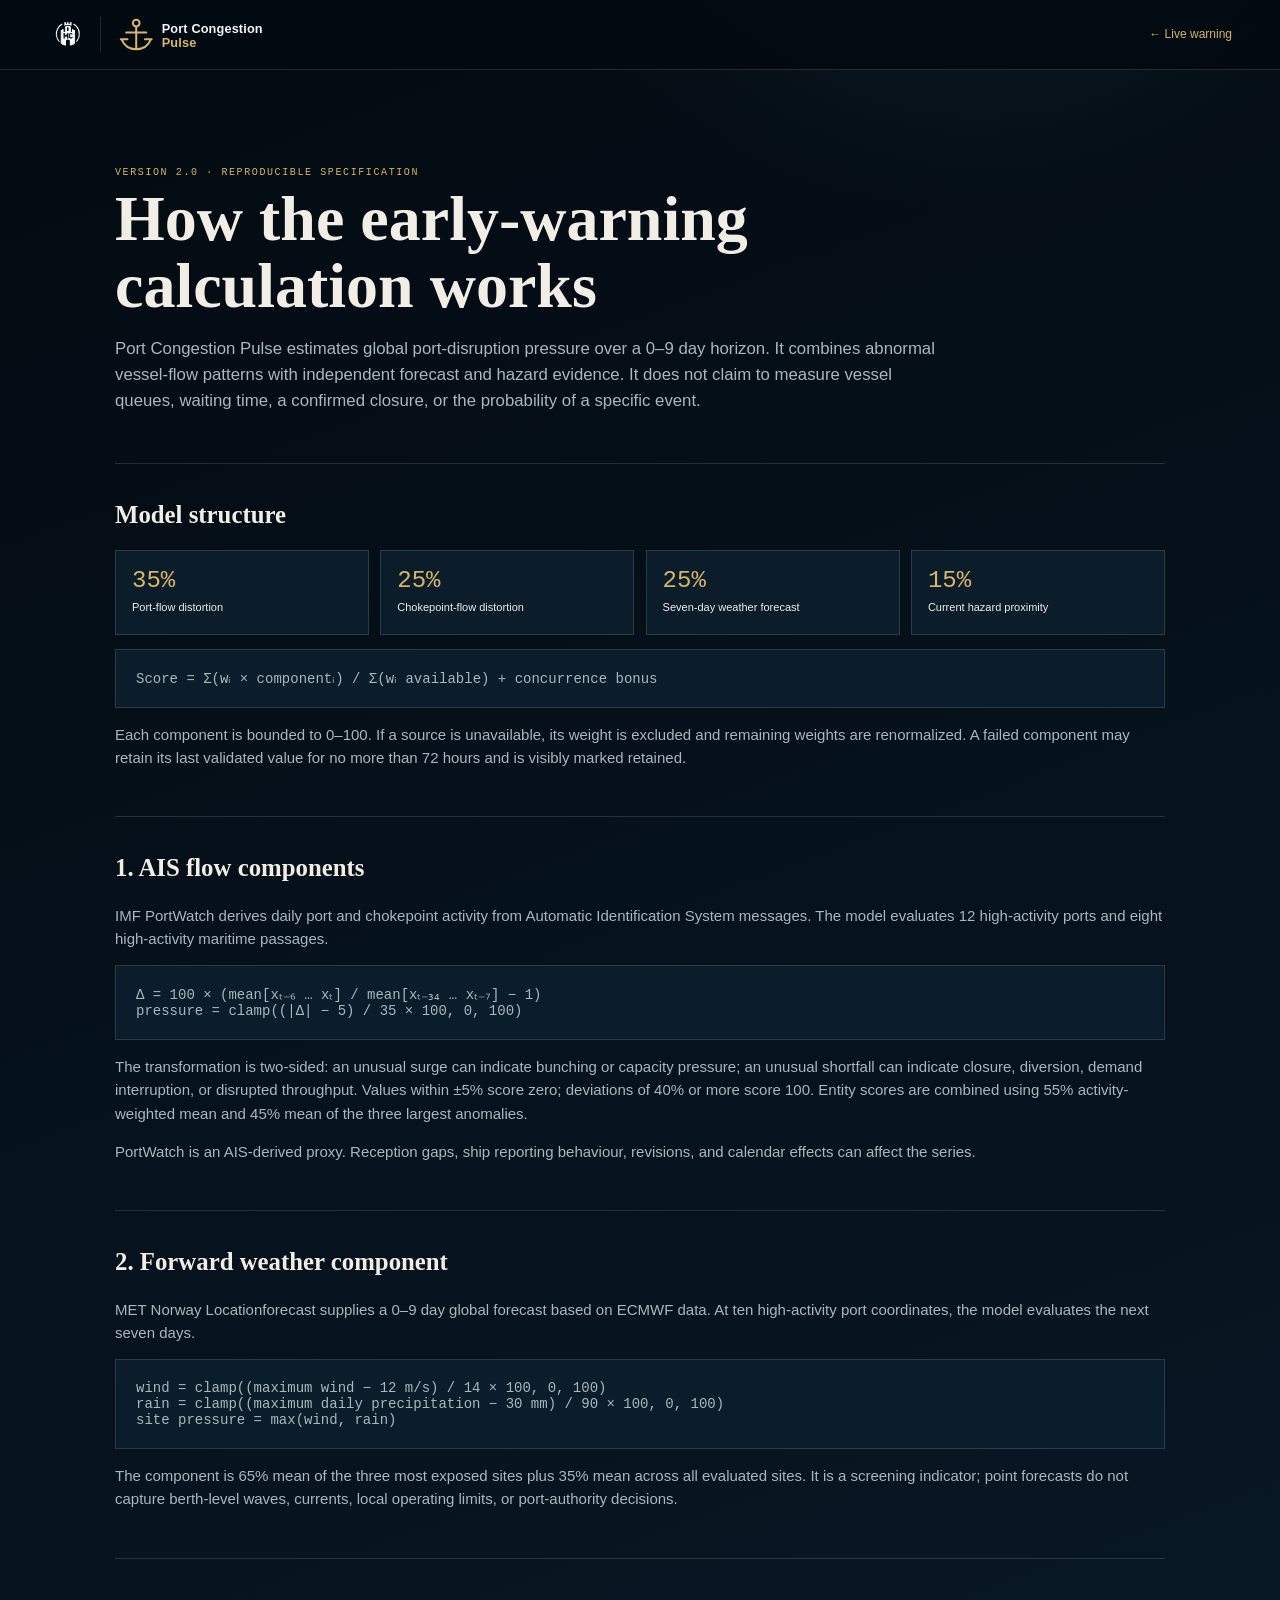
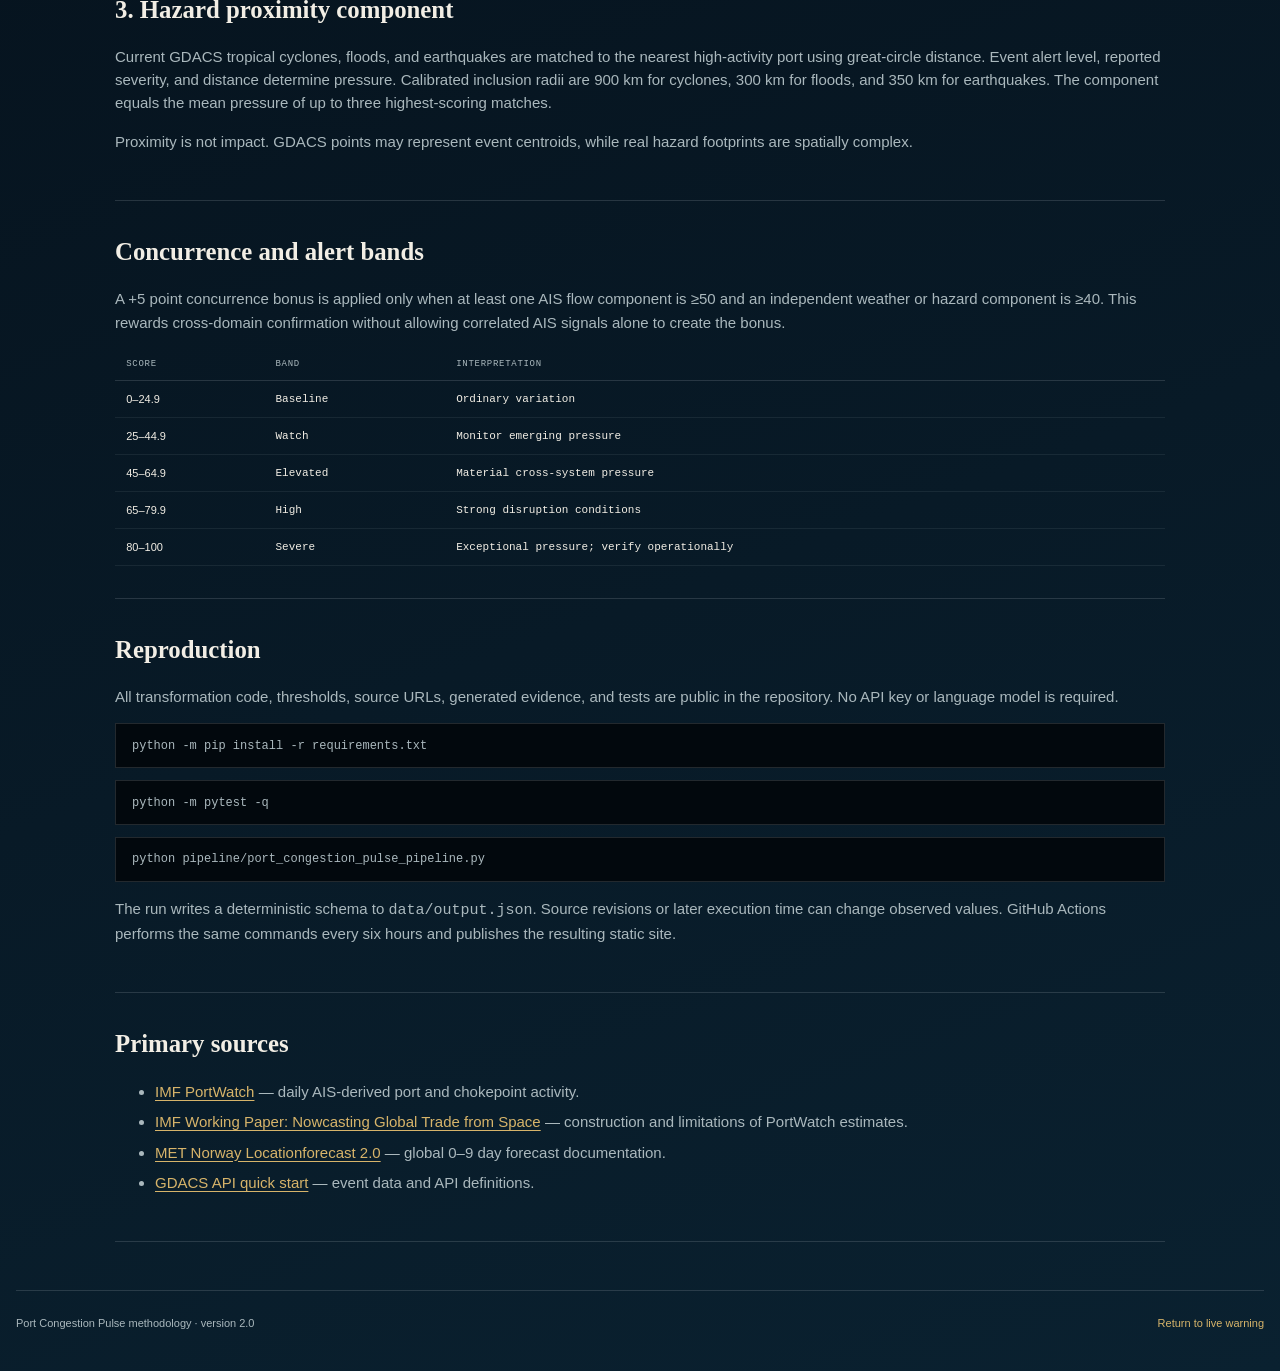
==== methodology/index.html @ ca2b1ca2 "feat: add autonomous port disruption early warning" ====
<!doctype html>
<html lang="en">
<head>
  <meta charset="utf-8">
  <meta name="viewport" content="width=device-width,initial-scale=1">
  <title>Methodology — Port Congestion Pulse</title>
  <meta name="description" content="Reproducible methodology for the Port Congestion Pulse early-warning model.">
  <link rel="icon" href="../assets/product-logo.svg" type="image/svg+xml">
  <link rel="stylesheet" href="../assets/style.css">
  <style>
    .method-main{max-width:1050px}.method-hero{padding:clamp(2rem,6vw,5rem) 0 2rem;border-bottom:1px solid var(--line)}.method-hero h1{max-width:850px}.lead{max-width:820px;color:var(--muted);font-size:1.05rem}.method-section{padding:2rem 0;border-bottom:1px solid var(--line)}.method-section h2{font-size:1.55rem;margin-bottom:1rem}.method-section h3{margin:1.4rem 0 .4rem;font-family:var(--serif)}.method-section p,.method-section li{color:var(--muted)}.method-section li+li{margin-top:.45rem}.equation{overflow-x:auto;padding:1.25rem;background:var(--card);border:1px solid var(--line);color:var(--text);font:14px var(--mono)}.weight-grid{display:grid;grid-template-columns:repeat(4,1fr);gap:.7rem}.weight-grid article{padding:1rem;background:var(--card);border:1px solid var(--line)}.weight-grid b{display:block;color:var(--gold);font:24px var(--mono)}.weight-grid span{font-size:11px}.method-table{min-width:680px}.code-line{padding:.9rem 1rem;background:#02080d;border:1px solid var(--line);font:12px var(--mono);overflow-x:auto}.citation-list a{color:var(--gold);text-decoration:underline;text-underline-offset:.2em}@media(max-width:760px){.weight-grid{grid-template-columns:1fr 1fr}}
  </style>
</head>
<body>
  <header class="site-header">
    <a class="brand" href="../"><img class="mct-mark" src="../assets/mct-mark.png" alt="Monarch Castle Technologies"><span class="brand-rule"></span><img class="product-logo" src="../assets/product-logo.svg" alt="Port Congestion Pulse"></a>
    <a class="text-link" href="../">← Live warning</a>
  </header>
  <main class="method-main">
    <section class="method-hero">
      <p class="eyebrow">Version 2.0 · reproducible specification</p>
      <h1>How the early-warning calculation works</h1>
      <p class="lead">Port Congestion Pulse estimates global port-disruption pressure over a 0–9 day horizon. It combines abnormal vessel-flow patterns with independent forecast and hazard evidence. It does not claim to measure vessel queues, waiting time, a confirmed closure, or the probability of a specific event.</p>
    </section>

    <section class="method-section">
      <h2>Model structure</h2>
      <div class="weight-grid">
        <article><b>35%</b><span>Port-flow distortion</span></article>
        <article><b>25%</b><span>Chokepoint-flow distortion</span></article>
        <article><b>25%</b><span>Seven-day weather forecast</span></article>
        <article><b>15%</b><span>Current hazard proximity</span></article>
      </div>
      <p class="equation">Score = Σ(wᵢ × componentᵢ) / Σ(wᵢ available) + concurrence bonus</p>
      <p>Each component is bounded to 0–100. If a source is unavailable, its weight is excluded and remaining weights are renormalized. A failed component may retain its last validated value for no more than 72 hours and is visibly marked retained.</p>
    </section>

    <section class="method-section">
      <h2>1. AIS flow components</h2>
      <p>IMF PortWatch derives daily port and chokepoint activity from Automatic Identification System messages. The model evaluates 12 high-activity ports and eight high-activity maritime passages.</p>
      <p class="equation">Δ = 100 × (mean[xₜ₋₆ … xₜ] / mean[xₜ₋₃₄ … xₜ₋₇] − 1)<br>pressure = clamp((|Δ| − 5) / 35 × 100, 0, 100)</p>
      <p>The transformation is two-sided: an unusual surge can indicate bunching or capacity pressure; an unusual shortfall can indicate closure, diversion, demand interruption, or disrupted throughput. Values within ±5% score zero; deviations of 40% or more score 100. Entity scores are combined using 55% activity-weighted mean and 45% mean of the three largest anomalies.</p>
      <p>PortWatch is an AIS-derived proxy. Reception gaps, ship reporting behaviour, revisions, and calendar effects can affect the series.</p>
    </section>

    <section class="method-section">
      <h2>2. Forward weather component</h2>
      <p>MET Norway Locationforecast supplies a 0–9 day global forecast based on ECMWF data. At ten high-activity port coordinates, the model evaluates the next seven days.</p>
      <p class="equation">wind = clamp((maximum wind − 12 m/s) / 14 × 100, 0, 100)<br>rain = clamp((maximum daily precipitation − 30 mm) / 90 × 100, 0, 100)<br>site pressure = max(wind, rain)</p>
      <p>The component is 65% mean of the three most exposed sites plus 35% mean across all evaluated sites. It is a screening indicator; point forecasts do not capture berth-level waves, currents, local operating limits, or port-authority decisions.</p>
    </section>

    <section class="method-section">
      <h2>3. Hazard proximity component</h2>
      <p>Current GDACS tropical cyclones, floods, and earthquakes are matched to the nearest high-activity port using great-circle distance. Event alert level, reported severity, and distance determine pressure. Calibrated inclusion radii are 900 km for cyclones, 300 km for floods, and 350 km for earthquakes. The component equals the mean pressure of up to three highest-scoring matches.</p>
      <p>Proximity is not impact. GDACS points may represent event centroids, while real hazard footprints are spatially complex.</p>
    </section>

    <section class="method-section">
      <h2>Concurrence and alert bands</h2>
      <p>A +5 point concurrence bonus is applied only when at least one AIS flow component is ≥50 and an independent weather or hazard component is ≥40. This rewards cross-domain confirmation without allowing correlated AIS signals alone to create the bonus.</p>
      <div class="table-wrap">
        <table class="method-table"><thead><tr><th>Score</th><th>Band</th><th>Interpretation</th></tr></thead><tbody>
          <tr><td>0–24.9</td><td>Baseline</td><td>Ordinary variation</td></tr>
          <tr><td>25–44.9</td><td>Watch</td><td>Monitor emerging pressure</td></tr>
          <tr><td>45–64.9</td><td>Elevated</td><td>Material cross-system pressure</td></tr>
          <tr><td>65–79.9</td><td>High</td><td>Strong disruption conditions</td></tr>
          <tr><td>80–100</td><td>Severe</td><td>Exceptional pressure; verify operationally</td></tr>
        </tbody></table>
      </div>
    </section>

    <section class="method-section">
      <h2>Reproduction</h2>
      <p>All transformation code, thresholds, source URLs, generated evidence, and tests are public in the repository. No API key or language model is required.</p>
      <p class="code-line">python -m pip install -r requirements.txt</p>
      <p class="code-line">python -m pytest -q</p>
      <p class="code-line">python pipeline/port_congestion_pulse_pipeline.py</p>
      <p>The run writes a deterministic schema to <code>data/output.json</code>. Source revisions or later execution time can change observed values. GitHub Actions performs the same commands every six hours and publishes the resulting static site.</p>
    </section>

    <section class="method-section citation-list">
      <h2>Primary sources</h2>
      <ul>
        <li><a href="https://portwatch.imf.org/">IMF PortWatch</a> — daily AIS-derived port and chokepoint activity.</li>
        <li><a href="https://www.imf.org/en/publications/wp/issues/2025/05/16/nowcasting-global-trade-from-space-566929">IMF Working Paper: Nowcasting Global Trade from Space</a> — construction and limitations of PortWatch estimates.</li>
        <li><a href="https://api.met.no/weatherapi/locationforecast/2.0/documentation">MET Norway Locationforecast 2.0</a> — global 0–9 day forecast documentation.</li>
        <li><a href="https://www.gdacs.org/Documents/2025/GDACS_API_quickstart_v1.pdf">GDACS API quick start</a> — event data and API definitions.</li>
      </ul>
    </section>
  </main>
  <footer><span>Port Congestion Pulse methodology · version 2.0</span><a href="../">Return to live warning</a></footer>
</body>
</html>
---- assets/style.css ----
:root {
  --bg: #06131e;
  --bg-deep: #030a11;
  --card: #0b1c2a;
  --card-2: #0e2434;
  --line: rgba(219, 228, 231, .15);
  --text: #f2eee5;
  --muted: #aab8bd;
  --gold: #d7b46a;
  --cyan: #71c4d3;
  --green: #22c995;
  --amber: #f5a623;
  --red: #f35b63;
  --signal: var(--amber);
  --mono: "SFMono-Regular", Consolas, "Liberation Mono", monospace;
  --serif: Georgia, "Times New Roman", serif;
  --sans: Inter, "Segoe UI", Arial, sans-serif;
}

* { box-sizing: border-box; }
html { scroll-behavior: smooth; }
body { margin: 0; min-width: 320px; color: var(--text); background: radial-gradient(circle at 75% -10%, rgba(113,196,211,.12), transparent 32rem), linear-gradient(160deg, var(--bg-deep), var(--bg) 42%, #0a2130); font: 15px/1.55 var(--sans); }
a { color: inherit; text-decoration: none; }
a:hover { color: var(--gold); }
a:focus-visible { outline: 2px solid var(--gold); outline-offset: 4px; }

.skip-link { position: fixed; top: -5rem; left: 1rem; z-index: 1000; padding: .75rem 1rem; background: var(--gold); color: #071019; }
.skip-link:focus { top: 1rem; }

.site-header { min-height: 70px; padding: .7rem clamp(1rem,4vw,3rem); display: flex; align-items: center; justify-content: space-between; gap: 1rem; background: rgba(3,10,17,.94); border-bottom: 1px solid var(--line); }
.brand { display: flex; align-items: center; min-width: 0; }
.mct-mark { width: 39px; height: 39px; object-fit: contain; }
.brand-rule { width: 1px; height: 35px; margin: 0 .8rem; background: var(--line); }
.product-logo { width: clamp(170px,21vw,260px); height: 43px; object-fit: contain; object-position: left center; }
.live-meta { display: flex; align-items: center; gap: 1.25rem; color: var(--muted); font: 11px var(--mono); }
.live-pill { display: inline-flex; align-items: center; gap: .45rem; color: var(--text); }
.live-pill i { width: 7px; height: 7px; background: var(--green); border-radius: 50%; box-shadow: 0 0 0 4px rgba(34,201,149,.1); }

.site-nav { position: sticky; top: 0; z-index: 20; display: flex; gap: .25rem; overflow-x: auto; padding: 0 clamp(1rem,4vw,3rem); background: rgba(6,19,30,.96); border-bottom: 1px solid var(--line); }
.site-nav { scrollbar-width: none; }
.site-nav::-webkit-scrollbar { display: none; }
.site-nav a { flex: 0 0 auto; padding: .85rem 1rem; color: var(--muted); font-size: 12px; border-bottom: 2px solid transparent; }
.site-nav a.active, .site-nav a:hover { color: var(--text); border-bottom-color: var(--gold); }

main { width: min(1460px, calc(100% - 2rem)); margin: 0 auto; padding: 1.25rem 0 3rem; }
.status-strip { margin-bottom: 1rem; padding: .7rem 1rem; color: #c8e5e9; background: rgba(113,196,211,.08); border: 1px solid rgba(113,196,211,.2); border-left: 3px solid var(--cyan); font-size: 12px; }

.warning-panel { display: grid; grid-template-columns: 220px 1fr; align-items: center; gap: clamp(1.5rem,4vw,4rem); min-height: 300px; padding: clamp(1.5rem,4vw,3rem); background: linear-gradient(120deg, rgba(14,36,52,.96), rgba(8,24,36,.9)); border: 1px solid var(--line); box-shadow: 0 2rem 6rem rgba(0,0,0,.25); }
.warning-copy { min-width: 0; }
.score-block { text-align: center; }
.score-ring { --score: 0deg; width: 180px; height: 180px; margin: 0 auto; display: grid; place-items: center; border-radius: 50%; background: conic-gradient(var(--signal) var(--score), rgba(255,255,255,.08) 0); position: relative; }
.score-ring::before { content: ""; position: absolute; inset: 10px; border-radius: 50%; background: #0b1c2a; border: 1px solid var(--line); }
.score-ring div { position: relative; display: flex; align-items: baseline; }
.score-ring strong { font: 700 48px/1 var(--mono); }
.score-ring span { color: var(--muted); font: 12px var(--mono); }
.score-caption { margin-top: .75rem; color: var(--muted); text-transform: uppercase; letter-spacing: .14em; font: 10px var(--mono); }
.eyebrow { margin: 0 0 .45rem; color: var(--gold); text-transform: uppercase; letter-spacing: .16em; font: 10px var(--mono); }
.warning-heading { display: flex; align-items: center; gap: 1rem; flex-wrap: wrap; }
h1, h2 { margin: 0; font-family: var(--serif); font-weight: 600; }
h1 { font-size: clamp(2rem,5vw,4rem); line-height: 1.05; }
h2 { font-size: 1.15rem; }
.state-badge { padding: .35rem .7rem; color: var(--signal); background: color-mix(in srgb, var(--signal) 12%, transparent); border: 1px solid color-mix(in srgb, var(--signal) 45%, transparent); font: 700 11px var(--mono); letter-spacing: .08em; }
.headline { margin: 1.25rem 0 .4rem; font-size: clamp(1.05rem,2vw,1.35rem); }
.interpretation { max-width: 900px; margin: 0; color: var(--muted); }
.warning-meta { display: flex; flex-wrap: wrap; gap: .65rem 1.75rem; margin-top: 1.5rem; color: var(--muted); font: 11px var(--mono); }
.warning-meta b { color: var(--text); }

body[data-status="baseline"] { --signal: var(--green); }
body[data-status="watch"] { --signal: var(--amber); }
body[data-status="elevated"] { --signal: #ff8a3d; }
body[data-status="high"], body[data-status="severe"] { --signal: var(--red); }

.component-grid { display: grid; grid-template-columns: repeat(4,1fr); gap: 1rem; margin: 1rem 0; }
.component-card { min-width: 0; padding: 1.15rem; background: rgba(11,28,42,.88); border: 1px solid var(--line); }
.component-top { display: flex; justify-content: space-between; gap: .5rem; color: var(--muted); font-size: 11px; text-transform: uppercase; letter-spacing: .08em; }
.component-top b { color: var(--gold); font-family: var(--mono); }
.component-card > strong { display: block; margin: .65rem 0; font: 700 29px var(--mono); }
.component-card small { color: var(--muted); font-size: 10px; }
.meter { height: 5px; margin-bottom: .55rem; overflow: hidden; background: var(--bg-deep); }
.meter i { display: block; height: 100%; background: linear-gradient(90deg,var(--cyan),var(--signal)); }

.content-grid { display: grid; grid-template-columns: minmax(0,1.6fr) minmax(300px,.8fr); gap: 1rem; margin-top: 1rem; }
.panel { min-width: 0; padding: 1.35rem; background: rgba(11,28,42,.88); border: 1px solid var(--line); overflow: hidden; }
.section-panel { margin-top: 1rem; }
.panel-header { display: flex; align-items: flex-start; justify-content: space-between; gap: 1rem; margin-bottom: 1rem; }
.panel-note { color: var(--muted); white-space: nowrap; font: 10px var(--mono); }
.text-link { color: var(--gold); font-size: 12px; }

.table-wrap { overflow-x: auto; }
table { width: 100%; min-width: 600px; border-collapse: collapse; }
th { padding: .65rem .7rem; color: var(--muted); text-align: left; text-transform: uppercase; letter-spacing: .08em; font: 9px var(--mono); border-bottom: 1px solid var(--line); }
td { padding: .75rem .7rem; font: 11px var(--mono); border-bottom: 1px solid rgba(219,228,231,.08); }
td:first-child { font-family: var(--sans); }
td b, td small { display: block; }
td small { margin-top: .1rem; color: var(--muted); font-size: 10px; }
.positive { color: var(--amber); }
.negative { color: var(--cyan); }
.direction { display: inline-block; padding: .2rem .45rem; text-transform: uppercase; letter-spacing: .05em; font-size: 9px; border: 1px solid var(--line); }
.direction.surge { color: var(--amber); }
.direction.shortfall { color: var(--cyan); }
.inline-score { display: grid; grid-template-columns: 40px minmax(80px,1fr); align-items: center; gap: .5rem; }
.inline-score i { height: 5px; overflow: hidden; background: var(--bg-deep); }
.inline-score em { display: block; height: 100%; background: linear-gradient(90deg,var(--cyan),var(--amber)); }

.marker-list, .hazard-list { display: grid; gap: .55rem; }
.marker { display: grid; grid-template-columns: 12px 1fr auto; align-items: center; gap: .7rem; padding: .7rem 0; border-bottom: 1px solid rgba(219,228,231,.08); }
.marker > i { width: 9px; height: 9px; border-radius: 50%; background: var(--signal); box-shadow: 0 0 0 4px rgba(255,255,255,.04); }
.marker div { min-width: 0; }
.marker b, .marker span { display: block; }
.marker b { font-size: 12px; }
.marker span { color: var(--muted); font: 9px var(--mono); }
.marker strong { color: var(--muted); font: 9px var(--mono); }

.weather-grid { display: grid; grid-template-columns: repeat(3,1fr); gap: .75rem; }
.weather-card { padding: 1rem; background: rgba(3,10,17,.35); border: 1px solid rgba(219,228,231,.1); }
.weather-card > div:first-child { display: flex; justify-content: space-between; gap: .5rem; }
.weather-card b, .weather-card small { display: block; }
.weather-card > div small { color: var(--muted); font-size: 10px; }
.weather-metrics { display: grid; grid-template-columns: 1fr 1fr; gap: .75rem; margin: 1rem 0; }
.weather-metrics span { color: var(--muted); font: 10px var(--mono); }
.weather-metrics b { color: var(--text); font-size: 18px; }
.weather-metrics small { margin-top: .15rem; }
.weather-card em { color: var(--gold); font: normal 10px var(--mono); }

.hazard { display: block; padding: .75rem; background: rgba(3,10,17,.35); border: 1px solid rgba(219,228,231,.1); }
.hazard > div { display: flex; justify-content: space-between; gap: .5rem; margin-bottom: .3rem; }
.hazard span, .hazard strong { color: var(--signal); font: 9px var(--mono); }
.hazard b, .hazard small { display: block; }
.hazard b { font-size: 12px; }
.hazard small { margin-top: .15rem; color: var(--muted); font: 9px var(--mono); }

.chart { min-height: 220px; background: rgba(3,10,17,.25); }
.chart svg { display: block; width: 100%; height: 250px; }
.gridline { stroke: rgba(219,228,231,.1); stroke-dasharray: 4 6; }
.history-line { fill: none; stroke: var(--gold); stroke-width: 2; }
.history-point { fill: var(--signal); stroke: #07131d; stroke-width: 2; }

.source-grid { display: grid; grid-template-columns: repeat(4,1fr); gap: .75rem; }
.source-grid a { min-height: 100px; padding: 1rem; background: rgba(3,10,17,.35); border: 1px solid rgba(219,228,231,.1); }
.source-grid b, .source-grid span { display: block; }
.source-grid b { font-size: 12px; }
.source-grid span { margin-top: .45rem; color: var(--muted); font-size: 10px; }
.empty { color: var(--muted); text-align: center; padding: 2rem; font: 11px var(--mono); }

footer { width: min(1460px,calc(100% - 2rem)); margin: 0 auto; padding: 1.5rem 0 2.5rem; display: flex; justify-content: space-between; gap: 1rem; color: var(--muted); border-top: 1px solid var(--line); font-size: 11px; }
footer a { color: var(--gold); }

@media (max-width: 980px) {
  .component-grid { grid-template-columns: repeat(2,1fr); }
  .content-grid { grid-template-columns: 1fr; }
  .weather-grid, .source-grid { grid-template-columns: repeat(2,1fr); }
}

@media (max-width: 660px) {
  .site-header { align-items: flex-start; }
  .brand-rule { margin: 0 .45rem; }
  .mct-mark { width: 33px; height: 33px; }
  .product-logo { width: min(49vw,190px); height: 37px; }
  .live-meta { flex: 0 0 auto; display: block; text-align: right; }
  .live-meta > span:last-child { display: none; }
  main { width: min(100% - 1rem,1460px); }
  .warning-panel { grid-template-columns: 1fr; text-align: center; }
  .warning-heading { justify-content: center; }
  .warning-heading h1 { max-width: 100%; font-size: clamp(1.8rem,9vw,2.35rem); overflow-wrap: anywhere; }
  .warning-meta { justify-content: center; }
  .score-ring { width: 150px; height: 150px; }
  .score-ring strong { font-size: 41px; }
  .component-grid, .weather-grid, .source-grid { grid-template-columns: 1fr; }
  .panel { padding: 1rem; }
  footer { width: calc(100% - 1rem); flex-direction: column; }
}

@media (prefers-reduced-motion: reduce) { html { scroll-behavior: auto; } }
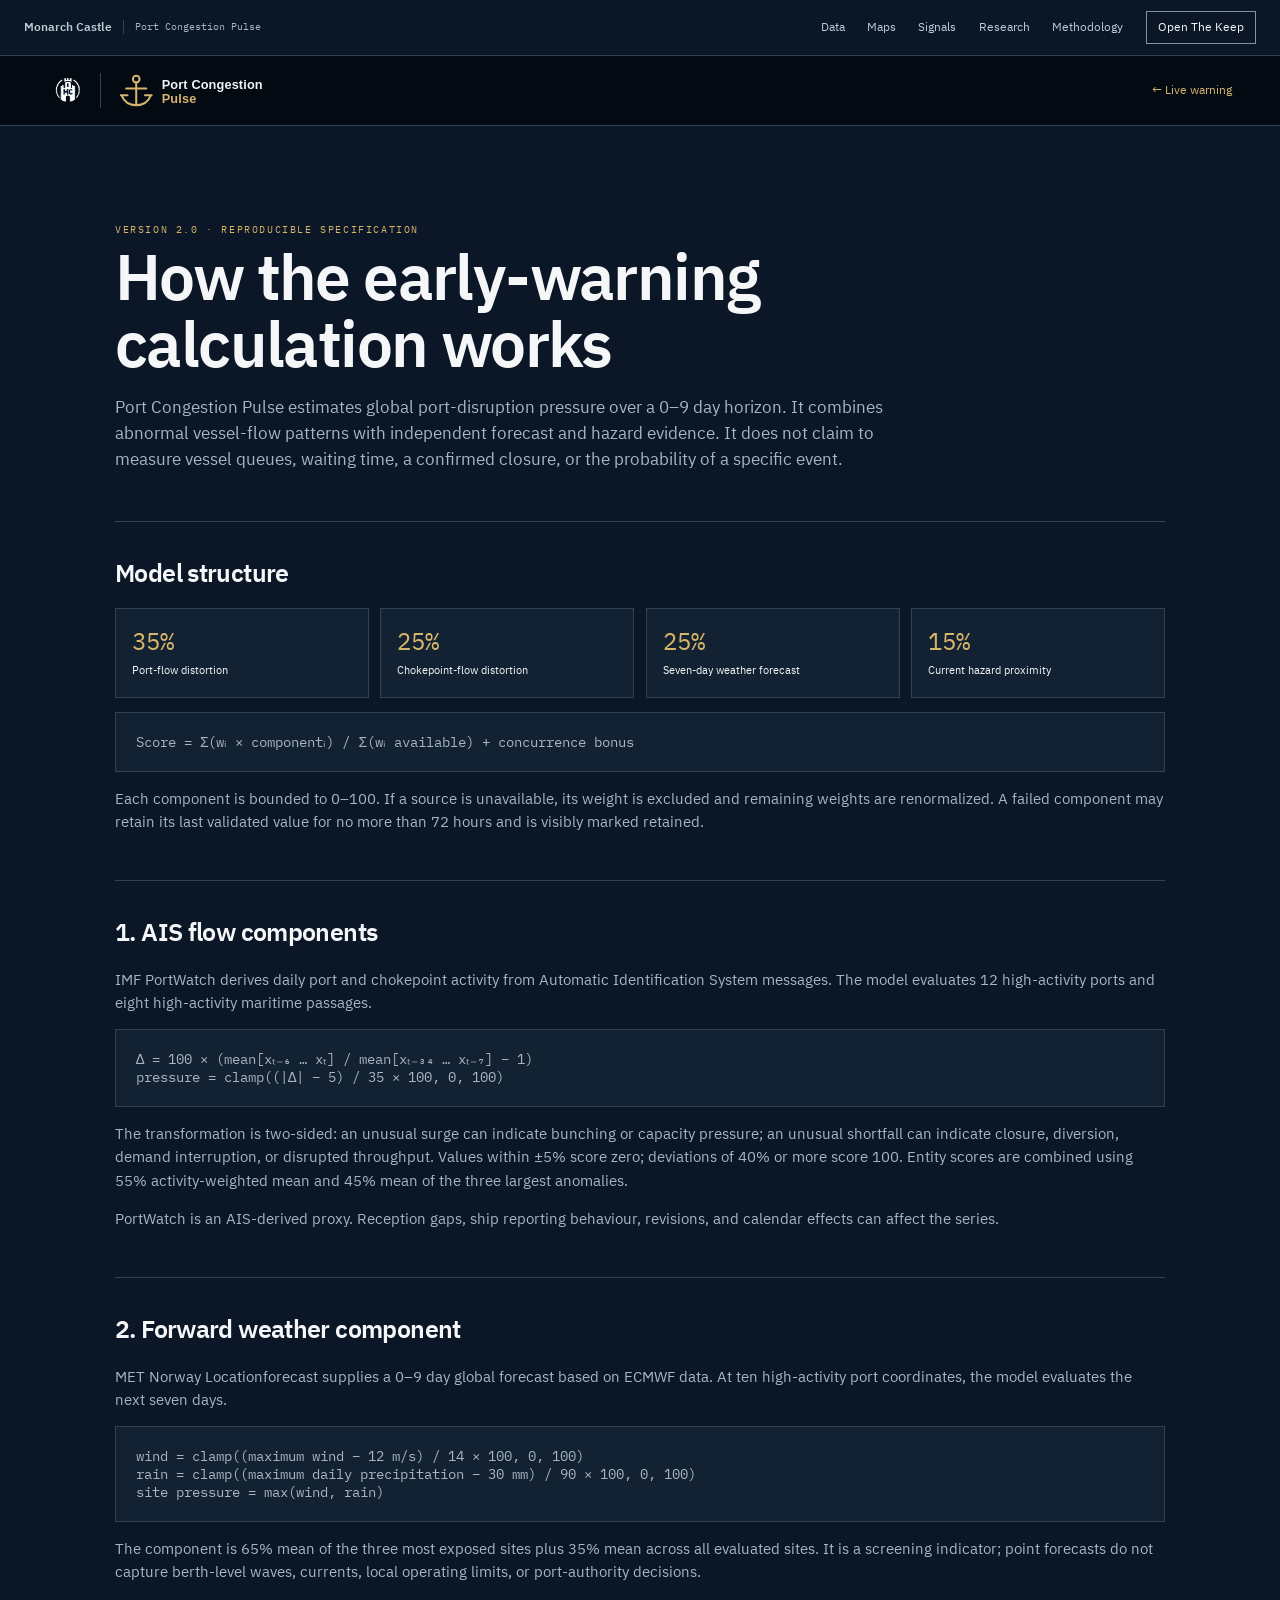
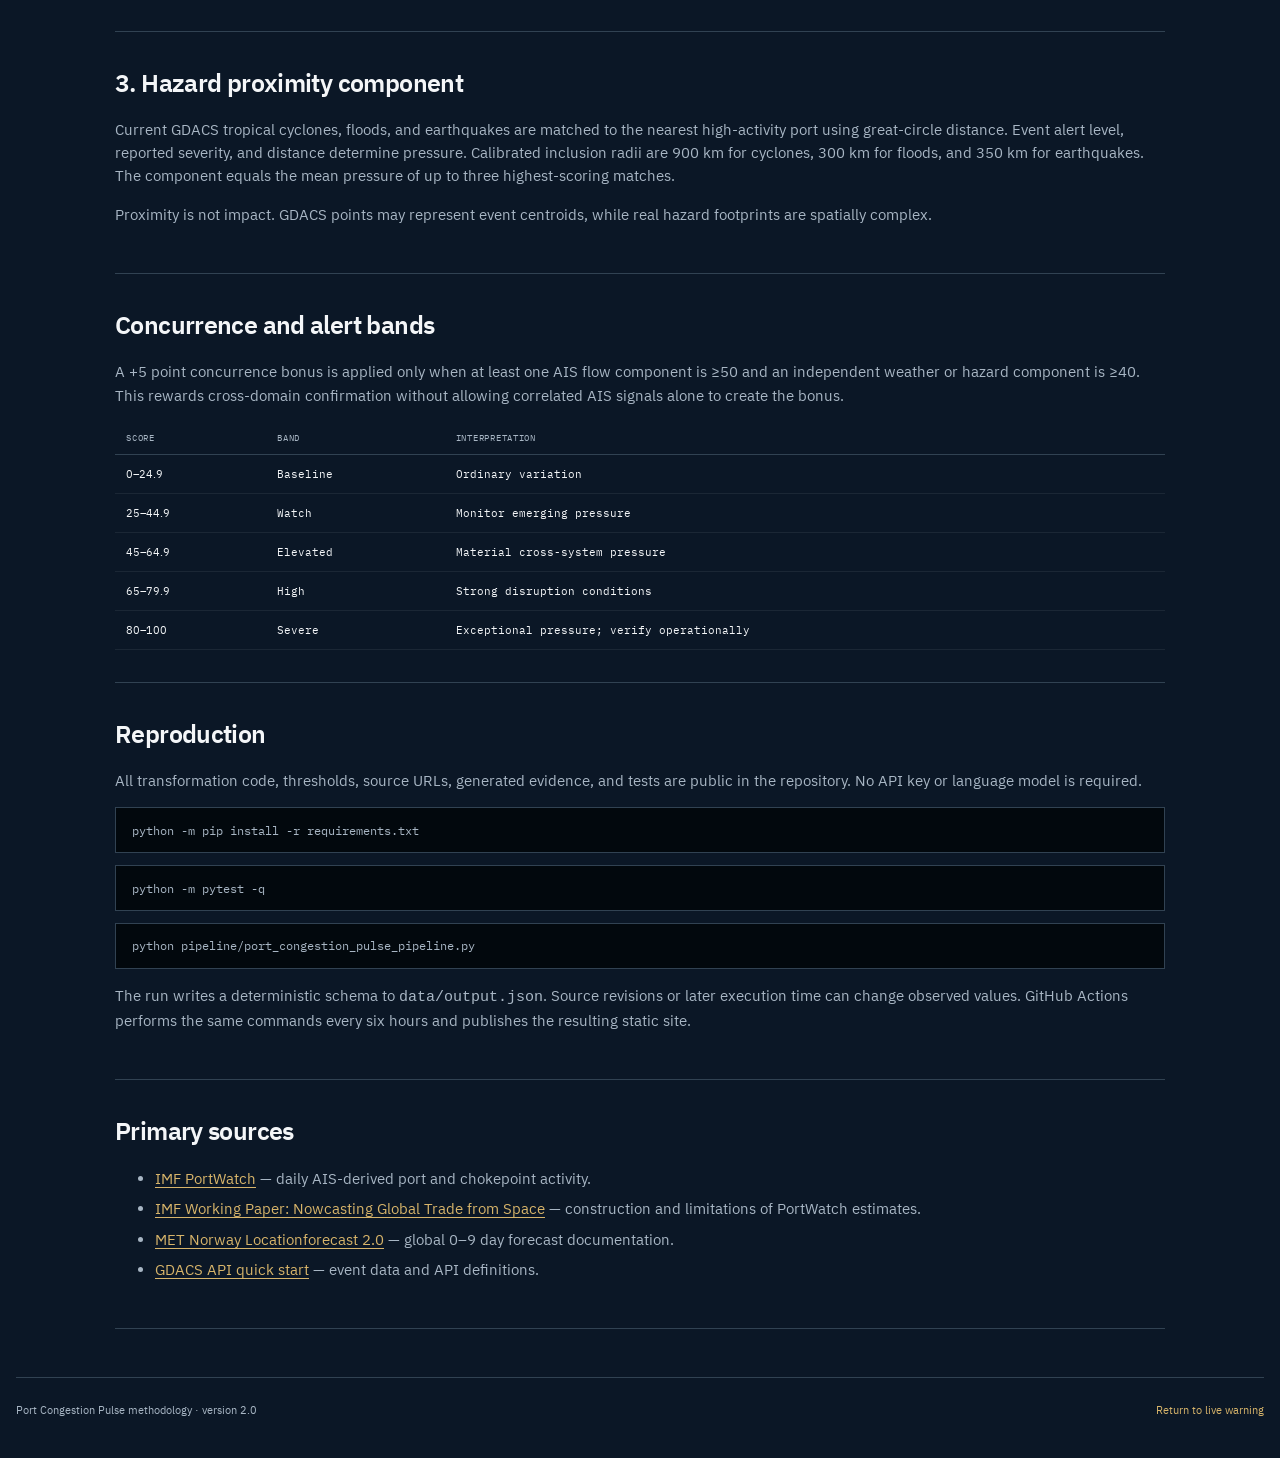
==== commit 3dbfaa51: "Adopt Monarch Castle public design 2026.10" ====
--- a/methodology/index.html
+++ b/methodology/index.html
@@ -10,8 +10,10 @@
   <style>
     .method-main{max-width:1050px}.method-hero{padding:clamp(2rem,6vw,5rem) 0 2rem;border-bottom:1px solid var(--line)}.method-hero h1{max-width:850px}.lead{max-width:820px;color:var(--muted);font-size:1.05rem}.method-section{padding:2rem 0;border-bottom:1px solid var(--line)}.method-section h2{font-size:1.55rem;margin-bottom:1rem}.method-section h3{margin:1.4rem 0 .4rem;font-family:var(--serif)}.method-section p,.method-section li{color:var(--muted)}.method-section li+li{margin-top:.45rem}.equation{overflow-x:auto;padding:1.25rem;background:var(--card);border:1px solid var(--line);color:var(--text);font:14px var(--mono)}.weight-grid{display:grid;grid-template-columns:repeat(4,1fr);gap:.7rem}.weight-grid article{padding:1rem;background:var(--card);border:1px solid var(--line)}.weight-grid b{display:block;color:var(--gold);font:24px var(--mono)}.weight-grid span{font-size:11px}.method-table{min-width:680px}.code-line{padding:.9rem 1rem;background:#02080d;border:1px solid var(--line);font:12px var(--mono);overflow-x:auto}.citation-list a{color:var(--gold);text-decoration:underline;text-underline-offset:.2em}@media(max-width:760px){.weight-grid{grid-template-columns:1fr 1fr}}
   </style>
+<link rel="stylesheet" href="../assets/monarch/design.css">
 </head>
-<body>
+<body class="monarch-product" data-monarch-product="port-congestion-pulse">
+<header class="monarch-shell"><a class="monarch-shell-brand" href="https://monarchcastle.com/">Monarch Castle<span class="monarch-shell-product">Port Congestion Pulse</span></a><nav aria-label="Monarch Castle collection"><a href="https://monarchcastle.com/datasets/">Data</a><a href="https://monarchcastle.com/products/">Maps</a><a href="https://monarchcastle.com/insights/">Signals</a><a href="https://monarchcastle.com/developers/">Research</a><a href="https://monarchcastle.com/methodology/">Methodology</a><a class="monarch-shell-keep" href="https://monarchcastle.com/platform/">Open The Keep</a></nav><details><summary>Collection</summary><nav aria-label="Monarch Castle collection"><a href="https://monarchcastle.com/datasets/">Data</a><a href="https://monarchcastle.com/products/">Maps</a><a href="https://monarchcastle.com/insights/">Signals</a><a href="https://monarchcastle.com/developers/">Research</a><a href="https://monarchcastle.com/methodology/">Methodology</a><a class="monarch-shell-keep" href="https://monarchcastle.com/platform/">Open The Keep</a></nav></details></header>
   <header class="site-header">
     <a class="brand" href="../"><img class="mct-mark" src="../assets/mct-mark.png" alt="Monarch Castle Technologies"><span class="brand-rule"></span><img class="product-logo" src="../assets/product-logo.svg" alt="Port Congestion Pulse"></a>
     <a class="text-link" href="../">← Live warning</a>
--- a/assets/monarch/design.css
+++ b/assets/monarch/design.css
@@ -0,0 +1,38 @@
+/* Monarch Castle public product design, version 2026.10. Source: main site. */
+@font-face{font-family:"IBM Plex Sans";src:url("./fonts/IBMPlexSans-Regular.woff2") format("woff2");font-weight:400;font-display:swap}
+@font-face{font-family:"IBM Plex Sans";src:url("./fonts/IBMPlexSans-SemiBold.woff2") format("woff2");font-weight:600 800;font-display:swap}
+@font-face{font-family:"IBM Plex Mono";src:url("./fonts/IBMPlexMono-Regular.woff2") format("woff2");font-weight:400;font-display:swap}
+:root{--monarch-shell-height:3.5rem;--monarch-navy:#0B1726;--monarch-paper:#F4F6F8;--monarch-steel:#315E7C;--monarch-bronze:#9B8357}
+body.monarch-product{
+ --bg:#0B1726;--bg-primary:#0B1726;--bg-secondary:#122232;--bg-panel:#122232;--bg-panel-soft:#162A3B;--bg-card:#122232;--bg-hover:#1D3345;--bg-map:#0B1726;--ocean:#0B1726;--bg-deep:#080F18;--panel:#122232;--panel-2:#162A3B;--panel-soft:#162A3B;--panel-raised:#162A3B;--card:#122232;--elev:#122232;
+ --border:#314252;--border-2:#4D6376;--border-soft:#243746;--border-strong:#4D6376;--line:#314252;
+ --text:#F4F6F8;--text-primary:#F4F6F8;--text-secondary:#BECBD5;--text-2:#A8B6C4;--text-3:#8498AA;--text-muted:#A8B6C4;--text-faint:#8498AA;--muted:#A8B6C4;--faint:#8498AA;
+ --accent:#A2C4D5;--accent-hover:#D6E4ED;--accent-soft:rgba(162,196,213,.12);--signal:#A2C4D5;--signal-strong:#D6E4ED;
+ --sans:"IBM Plex Sans",Arial,sans-serif;--serif:var(--sans);--mono:"IBM Plex Mono",monospace;--font-sans:var(--sans);--font-serif:var(--sans);--font-heading:var(--sans);--font-body:var(--sans);--font-mono:var(--mono);
+ font-family:var(--sans);background:var(--bg);font-variant-numeric:tabular-nums;
+}
+.monarch-product h1,.monarch-product h2,.monarch-product h3,.monarch-product h4{font-family:"IBM Plex Sans",Arial,sans-serif!important;letter-spacing:-.025em}
+.monarch-product .topbar,.monarch-product .header,.monarch-product .site-nav{background:#0B1726;border-color:#314252}
+.monarch-product :focus-visible{outline:3px solid #B99558;outline-offset:3px}
+.monarch-shell{box-sizing:border-box!important;height:var(--monarch-shell-height)!important;min-height:var(--monarch-shell-height)!important;width:100%!important;display:flex!important;align-items:center!important;justify-content:space-between!important;gap:1.5rem!important;padding:0 1.5rem!important;background:#0B1726!important;border:0!important;border-bottom:1px solid #314252!important;color:#F4F6F8!important;position:relative;z-index:150;font:400 12px/1.4 "IBM Plex Sans",Arial,sans-serif!important;flex-shrink:0}
+.monarch-shell *{box-sizing:border-box}
+.monarch-shell-brand{display:flex!important;align-items:center!important;gap:.7rem!important;color:#F4F6F8!important;text-decoration:none!important;white-space:nowrap!important;font-weight:600!important;font-size:13px!important}
+.monarch-shell-product{font:400 10px/1.4 "IBM Plex Mono",monospace!important;letter-spacing:0!important;text-transform:none!important;color:#A8B6C4!important;border-left:1px solid #314252!important;padding-left:.7rem!important;max-width:21rem;overflow:hidden;text-overflow:ellipsis}
+.monarch-shell nav{display:flex!important;align-items:center!important;gap:1.4rem!important;position:static!important;width:auto!important;background:transparent!important;margin:0!important;padding:0!important;border:0!important}
+.monarch-shell a{color:#BECBD5!important;text-decoration:none!important;white-space:nowrap!important;font-size:12px!important;line-height:1.4!important;letter-spacing:0!important;text-transform:none!important}
+.monarch-shell a:hover{text-decoration:underline!important;color:#FFF!important}
+.monarch-shell .monarch-shell-keep{padding:.45rem .7rem!important;border:1px solid #8293A3!important;color:#F4F6F8!important}
+.monarch-shell details{display:none;position:relative}
+.monarch-shell summary{cursor:pointer;padding:.5rem;font-size:12px}
+.monarch-product-surface{position:relative;transform:translateZ(0);height:calc(100dvh - var(--monarch-shell-height));min-height:0;overflow:hidden}
+.monarch-product-surface #root,.monarch-product-surface .esg-app{height:100%;min-height:0}
+.monarch-product-surface .min-h-screen{min-height:100%!important}
+.monarch-product-surface .h-screen,.monarch-product-surface .h-dvh{height:100%!important}
+body[data-monarch-product="nuclear-energy-intelligence"] .site-nav{top:var(--monarch-shell-height)}
+body[data-monarch-product="georisk"]>.monarch-shell{position:fixed;top:0}
+body[data-monarch-product="georisk"] .shell-topbar{top:var(--monarch-shell-height)}
+body[data-monarch-product="georisk"] .shell-sidebar{top:calc(4rem + var(--monarch-shell-height));height:calc(100dvh - 4rem - var(--monarch-shell-height))}
+body[data-monarch-product="georisk"] main.min-h-screen{padding-top:calc(4rem + var(--monarch-shell-height))}
+@media(max-width:900px){.monarch-shell-product{max-width:14rem}.monarch-shell>nav{display:none!important}.monarch-shell details{display:block}.monarch-shell details[open]>nav{position:absolute!important;right:0!important;top:2.3rem!important;display:flex!important;flex-direction:column!important;align-items:stretch!important;gap:1rem!important;width:12rem!important;padding:1.25rem!important;background:#0B1726!important;border:1px solid #314252!important;z-index:200}}
+@media(max-width:480px){.monarch-shell{padding:0 1rem!important;gap:.5rem!important}.monarch-shell-product{display:none}.monarch-shell-brand{font-size:12px!important}}
+@media(prefers-reduced-motion:reduce){.monarch-product *,.monarch-product *::before,.monarch-product *::after{animation:none!important;transition:none!important;scroll-behavior:auto!important}}
